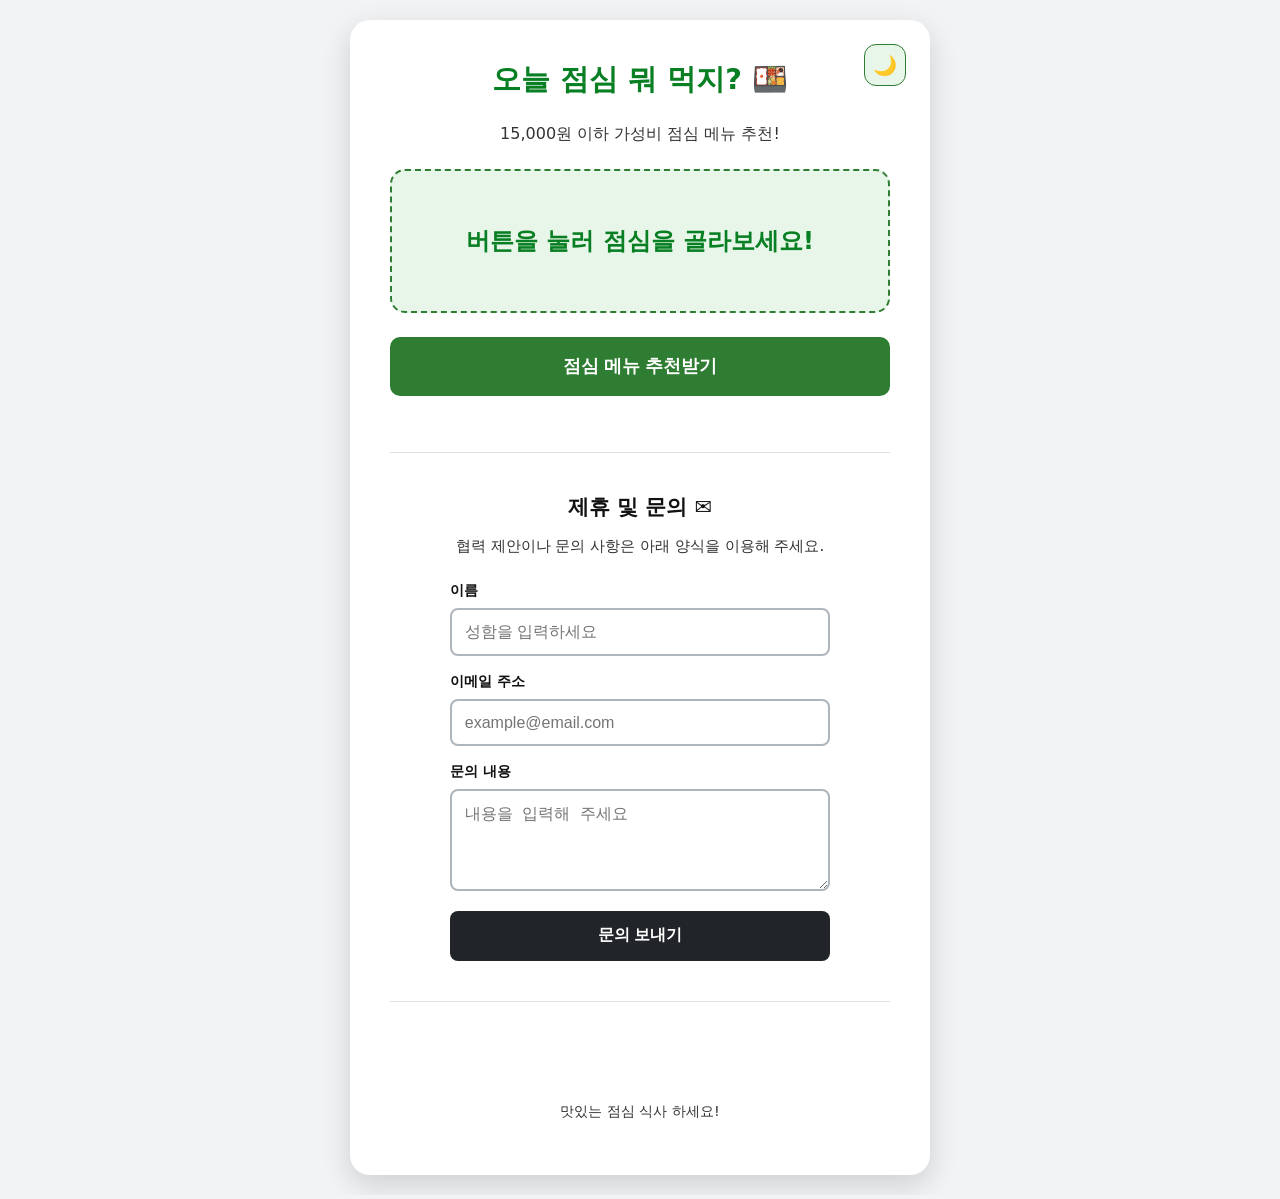
==== index.html @ 0efef8b7 "Fix: Reliable Disqus theme detection and cleanup trailing whitespace" ====
<!DOCTYPE html>
<html lang="ko">
<head>
  <meta charset="UTF-8">
  <meta name="viewport" content="width=device-width, initial-scale=1.0">
  <title>오늘 점심 뭐 먹지? | 가성비 점심 추천</title>
  <script>
    // 페이지가 로드되기 전에 테마를 즉시 적용 (FOUC 방지 및 Disqus 대비)
    const savedTheme = localStorage.getItem('theme') || 
                       (window.matchMedia('(prefers-color-scheme: dark)').matches ? 'dark' : 'light');
    document.documentElement.setAttribute('data-theme', savedTheme);
  </script>
  <link href="/style.css" rel="stylesheet">
</head>
<body>
  <div class="container">
    <div class="theme-toggle-wrapper">
      <button id="theme-toggle" type="button" aria-label="테마 변경">
        <span class="mode-icon">🌙</span>
      </button>
    </div>
    <section class="recommender-section">
      <header>
        <h1>오늘 점심 뭐 먹지? 🍱</h1>
        <p>15,000원 이하 가성비 점심 메뉴 추천!</p>
      </header>
      <main>
        <div id="result-container" class="result-box">
          <span id="menu-display">버튼을 눌러 점심을 골라보세요!</span>
        </div>
        <button id="recommend-btn" type="button" class="primary-btn">점심 메뉴 추천받기</button>
      </main>
    </section>

    <hr class="divider">

    <section class="contact-section">
      <h2>제휴 및 문의 ✉️</h2>
      <p>협력 제안이나 문의 사항은 아래 양식을 이용해 주세요.</p>
      <form action="https://formspree.io/f/xkoqrylg" method="POST" id="contact-form">
        <div class="form-group">
          <label for="name">이름</label>
          <input type="text" id="name" name="name" placeholder="성함을 입력하세요" required>
        </div>

        <div class="form-group">
          <label for="email">이메일 주소</label>
          <input type="email" id="email" name="_replyto" placeholder="example@email.com" required>
        </div>

        <div class="form-group">
          <label for="message">문의 내용</label>
          <textarea id="message" name="message" rows="4" placeholder="내용을 입력해 주세요" required></textarea>
        </div>

        <button type="submit" class="secondary-btn">문의 보내기</button>
      </form>
    </section>

    <hr class="divider">

    <section class="comment-section">
      <div id="disqus_thread"></div>
      <script>
          var disqus_config = function () {
            this.page.url = window.location.href;
            this.page.identifier = window.location.pathname;
          };
          (function() {
          var d = document, s = d.createElement('script');
          s.src = 'https://product-build-3.disqus.com/embed.js';
          s.setAttribute('data-timestamp', +new Date());
          (d.head || d.body).appendChild(s);
          })();
      </script>
    </section>

    <footer>
      <p>맛있는 점심 식사 하세요!</p>
    </footer>
  </div>
  <script defer src="/main.js"></script>
</body>
</html>
---- style.css ----
:root {
  /* Light Mode - 최고 대비 설정 */
  --bg-color: #f1f3f5;
  --container-bg: #ffffff;
  --text-main: #111111;      /* 완전한 검정에 가까운 색 */
  --text-muted: #333333;    /* 부연 설명도 명확하게 어두운 색 */
  --accent-color: #087f23;  /* 짙은 초록 */
  --accent-soft: #e8f5e9;
  --accent-border: #2e7d32;
  --divider-color: #dee2e6;
  --input-border: #adb5bd;
  --btn-secondary: #212529;
  --shadow: rgba(0, 0, 0, 0.15);
}

[data-theme="dark"] {
  /* Dark Mode - 최고 대비 설정 */
  --bg-color: #121212;      /* 더 깊은 배경색 */
  --container-bg: #1e1e1e;  /* 컨테이너 구분 명확화 */
  --text-main: #ffffff;      /* 완전한 하얀색 */
  --text-muted: #dddddd;    /* 부연 설명도 밝게 표시 */
  --accent-color: #81c784;  /* 밝은 연두색으로 다크모드 가시성 확보 */
  --accent-soft: #263238;
  --accent-border: #4caf50;
  --divider-color: #444444;
  --input-border: #666666;
  --btn-secondary: #e0e0e0;
  --shadow: rgba(0, 0, 0, 0.5);
}

body {
  font-family: 'Pretendard', -apple-system, BlinkMacSystemFont, system-ui, Roboto, 'Helvetica Neue', 'Segoe UI', 'Apple SD Gothic Neo', 'Noto Sans KR', 'Malgun Gothic', sans-serif;
  background-color: var(--bg-color);
  margin: 0;
  display: flex;
  justify-content: center;
  align-items: center;
  min-height: 100vh;
  padding: 20px;
  color: var(--text-main);
  transition: background-color 0.2s, color 0.2s;
}

.container {
  background: var(--container-bg);
  padding: 2.5rem;
  border-radius: 20px;
  box-shadow: 0 10px 30px var(--shadow);
  width: 100%;
  max-width: 500px;
  position: relative;
  transition: background-color 0.2s, box-shadow 0.2s;
}

/* 테마 토글 버튼 */
.theme-toggle-wrapper {
  position: absolute;
  top: 1.5rem;
  right: 1.5rem;
}

#theme-toggle {
  background: var(--accent-soft);
  border: 1px solid var(--accent-border);
  width: 42px;
  height: 42px;
  border-radius: 12px;
  cursor: pointer;
  display: flex;
  align-items: center;
  justify-content: center;
  font-size: 1.2rem;
  transition: all 0.2s ease;
}

#theme-toggle:hover {
  transform: scale(1.05);
}

/* 추천 섹션 */
header h1 {
  font-size: 1.8rem;
  color: var(--accent-color);
  margin-top: 0;
  text-align: center;
  font-weight: 800;
}

header p {
  color: var(--text-muted);
  text-align: center;
  margin-bottom: 1.5rem;
  font-weight: 500;
}

.result-box {
  background: var(--accent-soft);
  border: 2px dashed var(--accent-border);
  border-radius: 15px;
  padding: 2.5rem 1rem;
  margin-bottom: 1.5rem;
  text-align: center;
  min-height: 60px;
  display: flex;
  align-items: center;
  justify-content: center;
}

#menu-display {
  font-size: 1.5rem;
  font-weight: 800;
  color: var(--accent-color);
}

.primary-btn {
  width: 100%;
  padding: 1.1rem;
  background-color: var(--accent-border);
  color: #ffffff; /* 버튼 글씨는 항상 흰색 고정 (대비가 가장 좋음) */
  border: none;
  border-radius: 10px;
  font-size: 1.1rem;
  font-weight: 700;
  cursor: pointer;
  margin-bottom: 1rem;
  transition: background-color 0.2s;
}

.primary-btn:hover {
  filter: brightness(1.1);
}

/* 구분선 */
.divider {
  border: 0;
  height: 1px;
  background: var(--divider-color);
  margin: 2.5rem 0;
}

/* 문의 섹션 */
.contact-section {
  max-width: 380px;
  margin: 0 auto;
}

.contact-section h2 {
  font-size: 1.3rem;
  margin-bottom: 0.5rem;
  text-align: center;
  color: var(--text-main);
}

.contact-section p {
  font-size: 0.95rem;
  color: var(--text-muted);
  text-align: center;
  margin-bottom: 1.5rem;
}

.form-group {
  margin-bottom: 1rem;
}

label {
  display: block;
  font-size: 0.9rem;
  font-weight: 700;
  margin-bottom: 0.5rem;
  color: var(--text-main);
}

input, textarea {
  width: 100%;
  padding: 0.8rem;
  border: 2px solid var(--input-border);
  background-color: var(--container-bg);
  color: var(--text-main);
  border-radius: 8px;
  box-sizing: border-box;
  font-size: 1rem;
  transition: border-color 0.2s;
}

input:focus, textarea:focus {
  outline: none;
  border-color: var(--accent-color);
}

.secondary-btn {
  width: 100%;
  padding: 0.9rem;
  background-color: var(--btn-secondary);
  color: #ffffff;
  border: none;
  border-radius: 8px;
  cursor: pointer;
  font-size: 1rem;
  font-weight: 600;
}

.comment-section {
  margin-top: 1.5rem;
  background: var(--container-bg); /* 배경색 명시적 설정 */
  padding: 10px;
  border-radius: 12px;
}

#disqus_thread {
  background: var(--container-bg); /* Disqus가 감지할 수 있도록 한 번 더 명시 */
}

footer {
  margin-top: 2.5rem;
  text-align: center;
  font-size: 0.9rem;
  color: var(--text-muted);
  font-weight: 500;
}

/* 애니메이션 */
.pop {
  animation: pop 0.4s cubic-bezier(0.175, 0.885, 0.32, 1.275);
}

@keyframes pop {
  0% { transform: scale(0.8); opacity: 0; }
  100% { transform: scale(1); opacity: 1; }
}
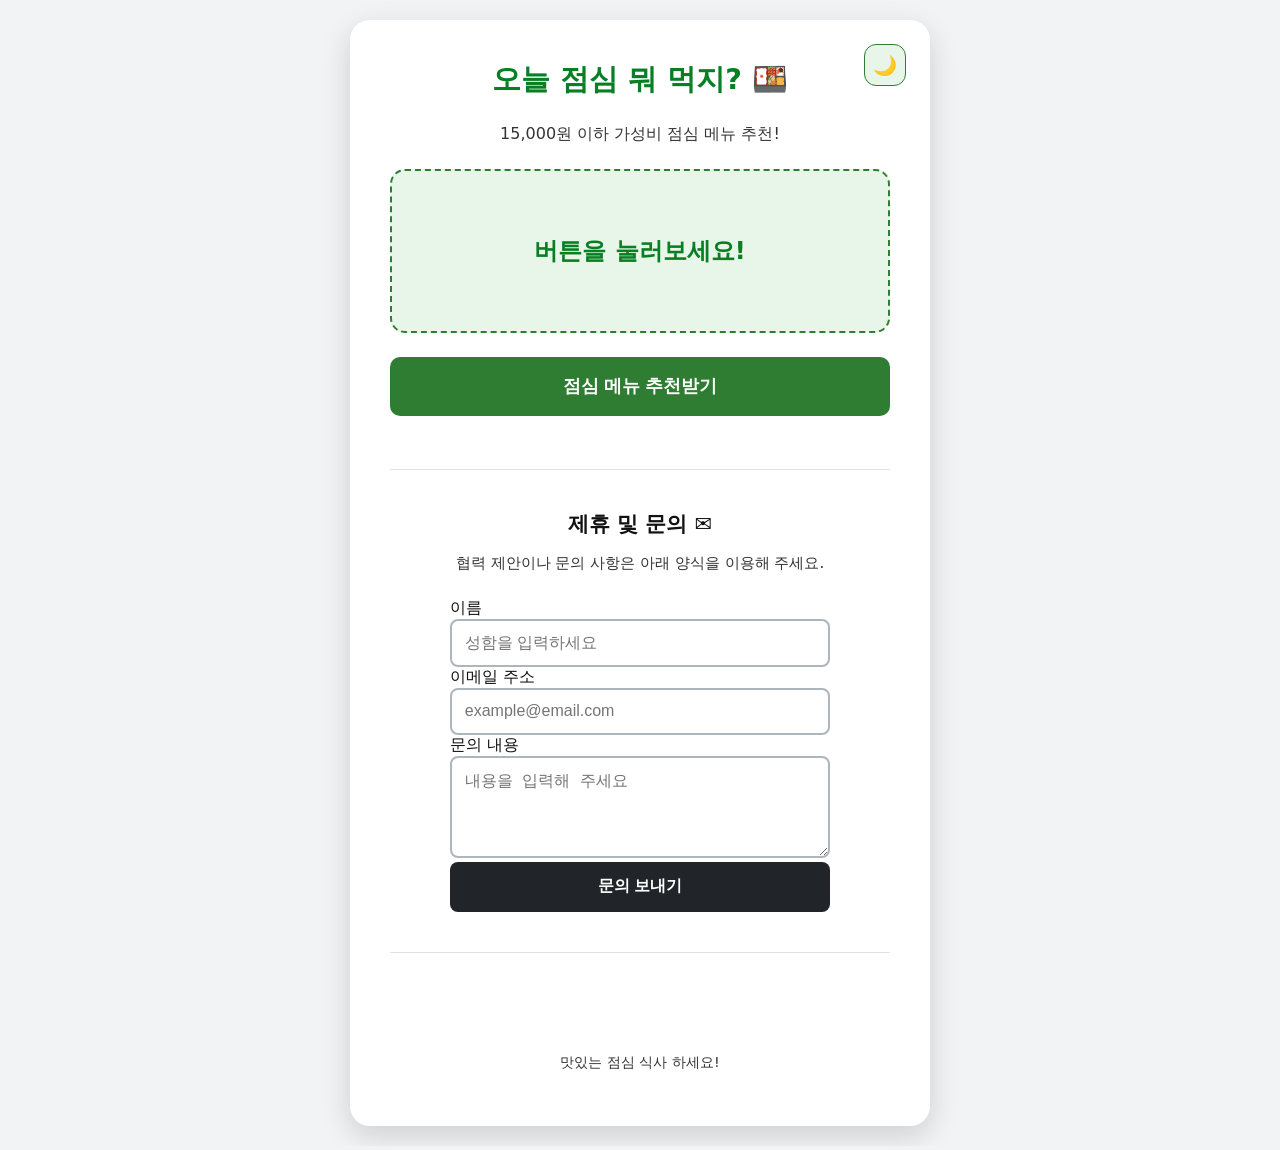
==== commit 23961d9c: "Feature: Slot machine, exclusion, maps, and history with cleanup" ====
--- a/index.html
+++ b/index.html
@@ -5,7 +5,6 @@
   <meta name="viewport" content="width=device-width, initial-scale=1.0">
   <title>오늘 점심 뭐 먹지? | 가성비 점심 추천</title>
   <script>
-    // 페이지가 로드되기 전에 테마를 즉시 적용 (FOUC 방지 및 Disqus 대비)
     const savedTheme = localStorage.getItem('theme') || 
                        (window.matchMedia('(prefers-color-scheme: dark)').matches ? 'dark' : 'light');
     document.documentElement.setAttribute('data-theme', savedTheme);
@@ -26,10 +25,28 @@
       </header>
       <main>
         <div id="result-container" class="result-box">
-          <span id="menu-display">버튼을 눌러 점심을 골라보세요!</span>
+          <div id="menu-wrapper">
+            <span id="menu-display">버튼을 눌러보세요!</span>
+          </div>
         </div>
-        <button id="recommend-btn" type="button" class="primary-btn">점심 메뉴 추천받기</button>
+
+        <div id="action-buttons" class="hidden">
+          <a id="map-link" href="#" target="_blank" class="link-btn">📍 주변 맛집 찾기</a>
+          <button id="share-btn" type="button" class="link-btn">🔗 결과 공유</button>
+        </div>
+
+        <div class="main-buttons">
+          <button id="recommend-btn" type="button" class="primary-btn">점심 메뉴 추천받기</button>
+          <button id="exclude-btn" type="button" class="text-btn hidden">이 메뉴는 제외하고 다시 뽑기 ❌</button>
+        </div>
       </main>
+
+      <!-- 최근 기록 섹션 -->
+      <div id="history-section" class="history-container hidden">
+        <h3>최근 추천 기록</h3>
+        <ul id="history-list"></ul>
+        <button id="clear-history" type="button">기록 삭제</button>
+      </div>
     </section>
 
     <hr class="divider">
--- a/style.css
+++ b/style.css
@@ -1,10 +1,9 @@
 :root {
-  /* Light Mode - 최고 대비 설정 */
   --bg-color: #f1f3f5;
   --container-bg: #ffffff;
-  --text-main: #111111;      /* 완전한 검정에 가까운 색 */
-  --text-muted: #333333;    /* 부연 설명도 명확하게 어두운 색 */
-  --accent-color: #087f23;  /* 짙은 초록 */
+  --text-main: #111111;
+  --text-muted: #333333;
+  --accent-color: #087f23;
   --accent-soft: #e8f5e9;
   --accent-border: #2e7d32;
   --divider-color: #dee2e6;
@@ -14,12 +13,11 @@
 }
 
 [data-theme="dark"] {
-  /* Dark Mode - 최고 대비 설정 */
-  --bg-color: #121212;      /* 더 깊은 배경색 */
-  --container-bg: #1e1e1e;  /* 컨테이너 구분 명확화 */
-  --text-main: #ffffff;      /* 완전한 하얀색 */
-  --text-muted: #dddddd;    /* 부연 설명도 밝게 표시 */
-  --accent-color: #81c784;  /* 밝은 연두색으로 다크모드 가시성 확보 */
+  --bg-color: #121212;
+  --container-bg: #1e1e1e;
+  --text-main: #ffffff;
+  --text-muted: #dddddd;
+  --accent-color: #81c784;
   --accent-soft: #263238;
   --accent-border: #4caf50;
   --divider-color: #444444;
@@ -52,7 +50,6 @@
   transition: background-color 0.2s, box-shadow 0.2s;
 }
 
-/* 테마 토글 버튼 */
 .theme-toggle-wrapper {
   position: absolute;
   top: 1.5rem;
@@ -73,11 +70,6 @@
   transition: all 0.2s ease;
 }
 
-#theme-toggle:hover {
-  transform: scale(1.05);
-}
-
-/* 추천 섹션 */
 header h1 {
   font-size: 1.8rem;
   color: var(--accent-color);
@@ -100,37 +92,105 @@
   padding: 2.5rem 1rem;
   margin-bottom: 1.5rem;
   text-align: center;
-  min-height: 60px;
+  min-height: 80px;
   display: flex;
   align-items: center;
   justify-content: center;
+  overflow: hidden;
 }
 
 #menu-display {
   font-size: 1.5rem;
   font-weight: 800;
   color: var(--accent-color);
+  display: inline-block;
+}
+
+/* 추가 버튼들 */
+#action-buttons {
+  display: flex;
+  gap: 10px;
+  margin-bottom: 1.5rem;
+  justify-content: center;
+}
+
+.link-btn {
+  padding: 0.6rem 1rem;
+  font-size: 0.85rem;
+  text-decoration: none;
+  background: var(--container-bg);
+  border: 1px solid var(--accent-border);
+  color: var(--accent-color);
+  border-radius: 20px;
+  font-weight: 600;
+  cursor: pointer;
+}
+
+.link-btn:hover {
+  background: var(--accent-soft);
 }
 
 .primary-btn {
   width: 100%;
   padding: 1.1rem;
   background-color: var(--accent-border);
-  color: #ffffff; /* 버튼 글씨는 항상 흰색 고정 (대비가 가장 좋음) */
+  color: #ffffff;
   border: none;
   border-radius: 10px;
   font-size: 1.1rem;
   font-weight: 700;
   cursor: pointer;
+  margin-bottom: 0.8rem;
+}
+
+.text-btn {
+  width: 100%;
+  background: none;
+  border: none;
+  color: var(--text-muted);
+  font-size: 0.85rem;
+  cursor: pointer;
+  text-decoration: underline;
   margin-bottom: 1rem;
-  transition: background-color 0.2s;
-}
-
-.primary-btn:hover {
-  filter: brightness(1.1);
-}
-
-/* 구분선 */
+}
+
+/* 히스토리 섹션 */
+.history-container {
+  margin-top: 2rem;
+  padding: 1.2rem;
+  background: var(--bg-color);
+  border-radius: 12px;
+}
+
+.history-container h3 {
+  font-size: 0.95rem;
+  margin-top: 0;
+  margin-bottom: 0.8rem;
+}
+
+#history-list {
+  list-style: none;
+  padding: 0;
+  margin-bottom: 0.8rem;
+  max-height: 120px;
+  overflow-y: auto;
+}
+
+#history-list li {
+  font-size: 0.85rem;
+  padding: 0.4rem 0;
+  border-bottom: 1px solid var(--divider-color);
+  color: var(--text-muted);
+}
+
+#clear-history {
+  background: none;
+  border: none;
+  color: #e74c3c;
+  font-size: 0.75rem;
+  cursor: pointer;
+}
+
 .divider {
   border: 0;
   height: 1px;
@@ -156,18 +216,6 @@
   color: var(--text-muted);
   text-align: center;
   margin-bottom: 1.5rem;
-}
-
-.form-group {
-  margin-bottom: 1rem;
-}
-
-label {
-  display: block;
-  font-size: 0.9rem;
-  font-weight: 700;
-  margin-bottom: 0.5rem;
-  color: var(--text-main);
 }
 
 input, textarea {
@@ -179,12 +227,6 @@
   border-radius: 8px;
   box-sizing: border-box;
   font-size: 1rem;
-  transition: border-color 0.2s;
-}
-
-input:focus, textarea:focus {
-  outline: none;
-  border-color: var(--accent-color);
 }
 
 .secondary-btn {
@@ -201,24 +243,30 @@
 
 .comment-section {
   margin-top: 1.5rem;
-  background: var(--container-bg); /* 배경색 명시적 설정 */
+  background: var(--container-bg);
   padding: 10px;
   border-radius: 12px;
 }
 
-#disqus_thread {
-  background: var(--container-bg); /* Disqus가 감지할 수 있도록 한 번 더 명시 */
-}
+#disqus_thread { background: var(--container-bg); }
 
 footer {
   margin-top: 2.5rem;
   text-align: center;
   font-size: 0.9rem;
   color: var(--text-muted);
-  font-weight: 500;
-}
-
-/* 애니메이션 */
+}
+
+/* 슬롯머신 애니메이션 효과 */
+.rolling {
+  animation: roll 0.1s infinite linear;
+}
+
+@keyframes roll {
+  0% { transform: translateY(10px); opacity: 0.3; }
+  100% { transform: translateY(-10px); opacity: 0.3; }
+}
+
 .pop {
   animation: pop 0.4s cubic-bezier(0.175, 0.885, 0.32, 1.275);
 }
@@ -227,3 +275,5 @@
   0% { transform: scale(0.8); opacity: 0; }
   100% { transform: scale(1); opacity: 1; }
 }
+
+.hidden { display: none !important; }
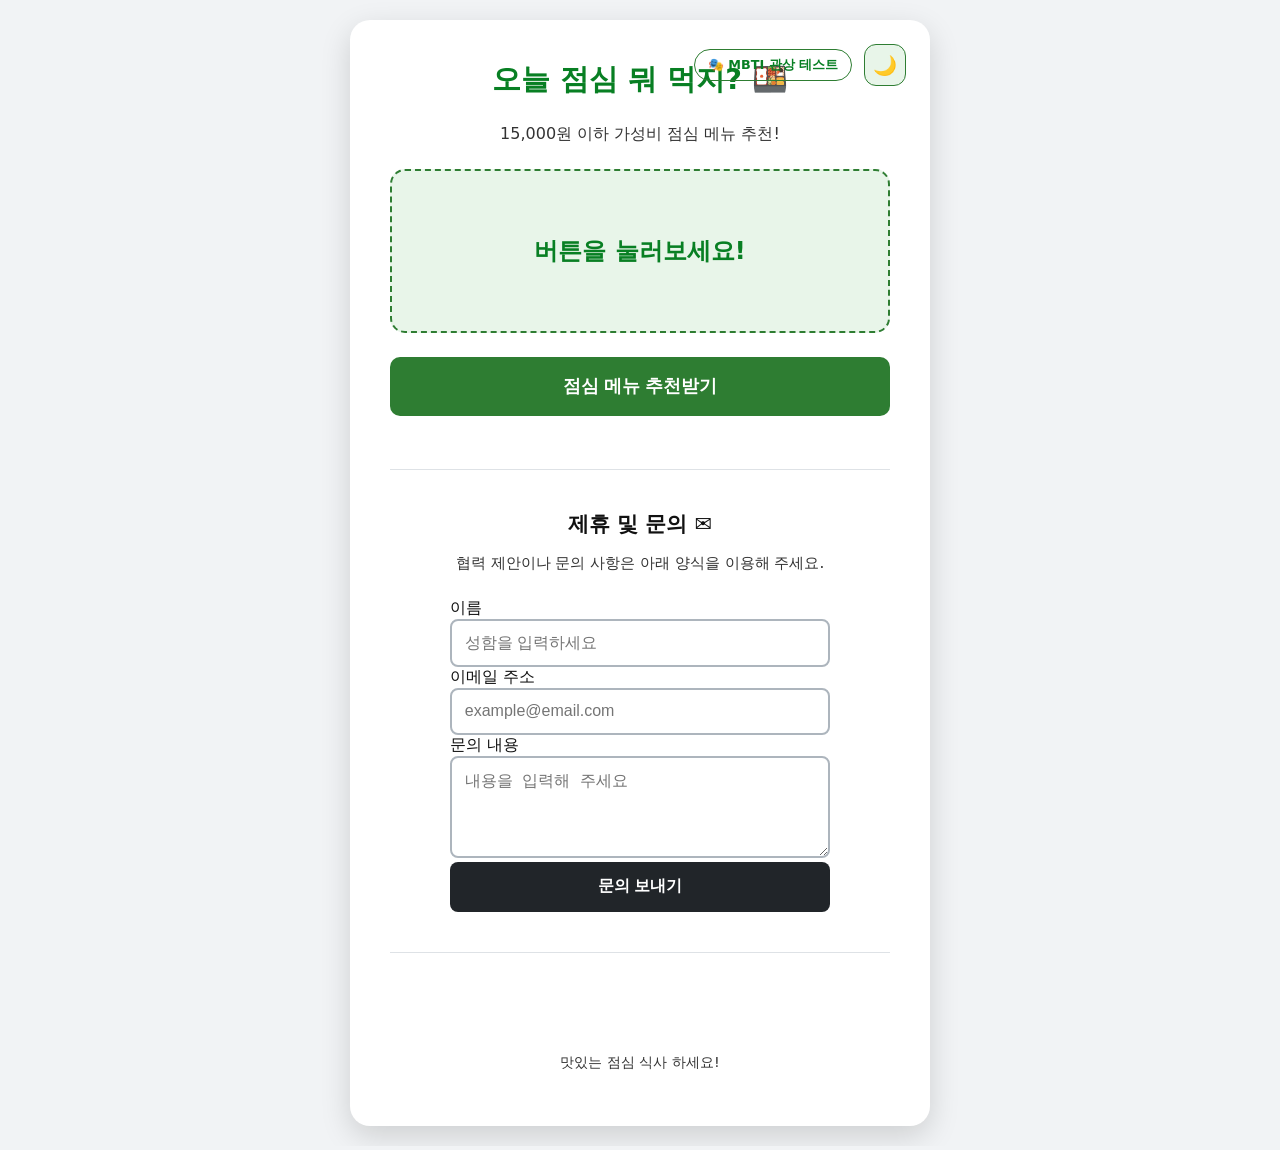
==== commit 00516502: "Feature: Add MBTI face test site and cross-link with lunch recommender (Fix HTML validation)" ====
--- a/index.html
+++ b/index.html
@@ -14,6 +14,7 @@
 <body>
   <div class="container">
     <div class="theme-toggle-wrapper">
+      <a href="/mbti.html" class="nav-btn">🎭 MBTI 관상 테스트</a>
       <button id="theme-toggle" type="button" aria-label="테마 변경">
         <span class="mode-icon">🌙</span>
       </button>
--- a/style.css
+++ b/style.css
@@ -49,11 +49,29 @@
   position: relative;
   transition: background-color 0.2s, box-shadow 0.2s;
 }
-
+/* 테마 토글 버튼 */
 .theme-toggle-wrapper {
   position: absolute;
   top: 1.5rem;
   right: 1.5rem;
+  display: flex;
+  align-items: center;
+  gap: 12px;
+}
+
+.nav-btn {
+  font-size: 0.8rem;
+  color: var(--accent-color);
+  text-decoration: none;
+  font-weight: 700;
+  padding: 0.4rem 0.8rem;
+  border: 1px solid var(--accent-border);
+  border-radius: 50px;
+  transition: all 0.2s;
+}
+
+.nav-btn:hover {
+  background: var(--accent-soft);
 }
 
 #theme-toggle {
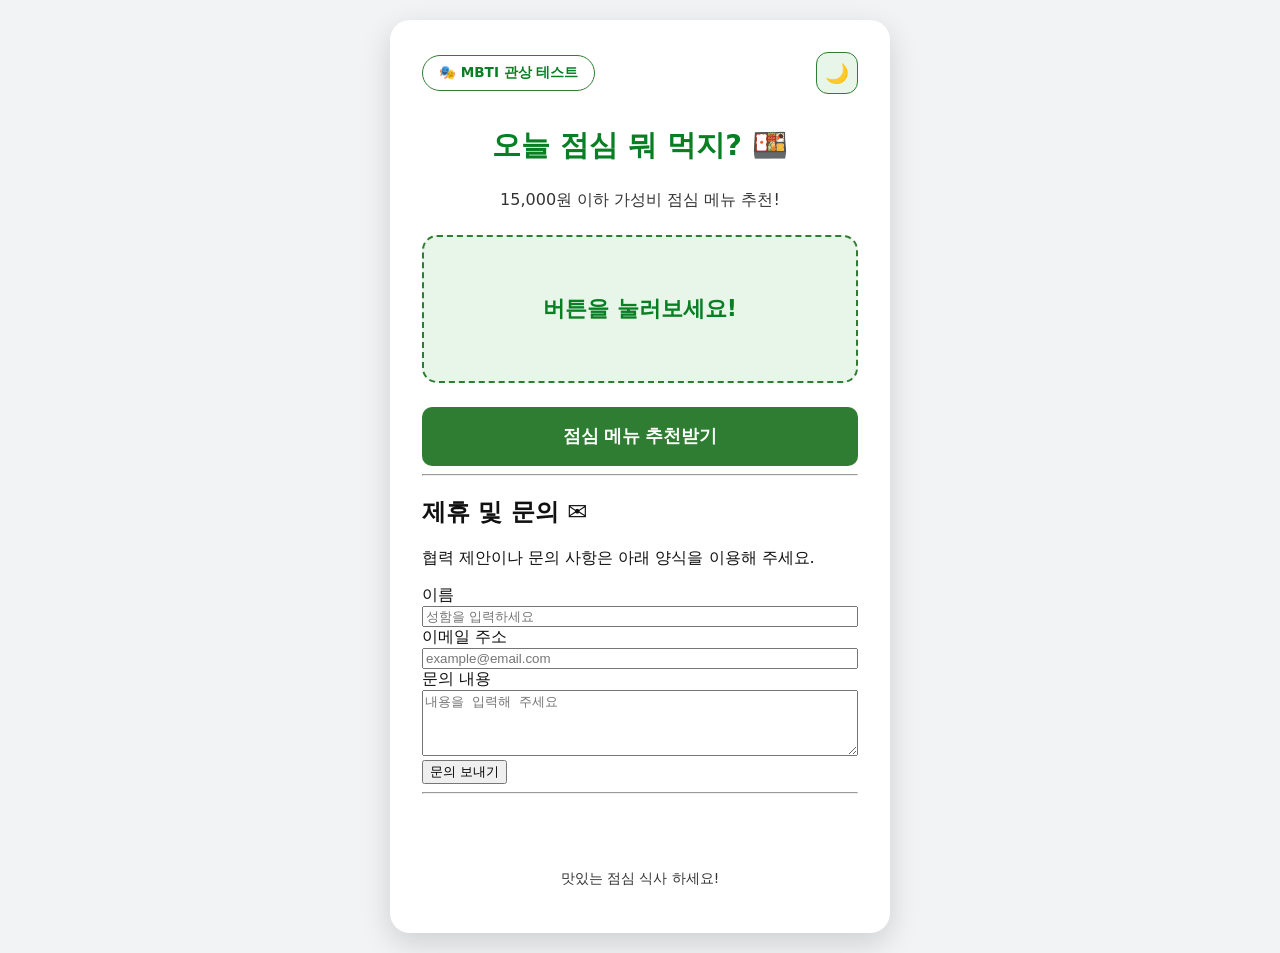
==== commit b7e71c46: "Fix: Resolve layout overlap and add theme toggle functionality to MBTI site" ====
--- a/index.html
+++ b/index.html
@@ -13,7 +13,7 @@
 </head>
 <body>
   <div class="container">
-    <div class="theme-toggle-wrapper">
+    <div class="header-nav">
       <a href="/mbti.html" class="nav-btn">🎭 MBTI 관상 테스트</a>
       <button id="theme-toggle" type="button" aria-label="테마 변경">
         <span class="mode-icon">🌙</span>
--- a/style.css
+++ b/style.css
@@ -41,37 +41,34 @@
 
 .container {
   background: var(--container-bg);
-  padding: 2.5rem;
+  padding: 2rem;
   border-radius: 20px;
   box-shadow: 0 10px 30px var(--shadow);
   width: 100%;
-  max-width: 500px;
-  position: relative;
-  transition: background-color 0.2s, box-shadow 0.2s;
+  max-width: 500px; /* 모바일 가독성 유지 */
+  box-sizing: border-box;
 }
-/* 테마 토글 버튼 */
-.theme-toggle-wrapper {
-  position: absolute;
-  top: 1.5rem;
-  right: 1.5rem;
+
+/* 상단 내비게이션 영역 개선 (겹침 방지) */
+.header-nav {
   display: flex;
+  justify-content: space-between;
   align-items: center;
-  gap: 12px;
+  margin-bottom: 2rem;
+  flex-wrap: wrap;
+  gap: 10px;
 }
 
 .nav-btn {
-  font-size: 0.8rem;
+  font-size: 0.85rem;
   color: var(--accent-color);
   text-decoration: none;
   font-weight: 700;
-  padding: 0.4rem 0.8rem;
+  padding: 0.5rem 1rem;
   border: 1px solid var(--accent-border);
   border-radius: 50px;
-  transition: all 0.2s;
-}
-
-.nav-btn:hover {
-  background: var(--accent-soft);
+  background: var(--container-bg);
+  white-space: nowrap;
 }
 
 #theme-toggle {
@@ -85,15 +82,16 @@
   align-items: center;
   justify-content: center;
   font-size: 1.2rem;
-  transition: all 0.2s ease;
 }
 
+/* 추천 섹션 */
 header h1 {
   font-size: 1.8rem;
   color: var(--accent-color);
   margin-top: 0;
   text-align: center;
   font-weight: 800;
+  word-break: keep-all;
 }
 
 header p {
@@ -107,45 +105,38 @@
   background: var(--accent-soft);
   border: 2px dashed var(--accent-border);
   border-radius: 15px;
-  padding: 2.5rem 1rem;
+  padding: 2rem 1rem;
   margin-bottom: 1.5rem;
   text-align: center;
   min-height: 80px;
   display: flex;
   align-items: center;
   justify-content: center;
-  overflow: hidden;
 }
 
 #menu-display {
-  font-size: 1.5rem;
+  font-size: 1.4rem;
   font-weight: 800;
   color: var(--accent-color);
-  display: inline-block;
 }
 
-/* 추가 버튼들 */
 #action-buttons {
   display: flex;
-  gap: 10px;
+  gap: 8px;
   margin-bottom: 1.5rem;
   justify-content: center;
+  flex-wrap: wrap;
 }
 
 .link-btn {
-  padding: 0.6rem 1rem;
-  font-size: 0.85rem;
+  padding: 0.6rem 0.8rem;
+  font-size: 0.8rem;
   text-decoration: none;
   background: var(--container-bg);
   border: 1px solid var(--accent-border);
   color: var(--accent-color);
   border-radius: 20px;
   font-weight: 600;
-  cursor: pointer;
-}
-
-.link-btn:hover {
-  background: var(--accent-soft);
 }
 
 .primary-btn {
@@ -158,105 +149,22 @@
   font-size: 1.1rem;
   font-weight: 700;
   cursor: pointer;
-  margin-bottom: 0.8rem;
 }
 
-.text-btn {
-  width: 100%;
-  background: none;
-  border: none;
-  color: var(--text-muted);
-  font-size: 0.85rem;
-  cursor: pointer;
-  text-decoration: underline;
-  margin-bottom: 1rem;
-}
-
-/* 히스토리 섹션 */
 .history-container {
-  margin-top: 2rem;
-  padding: 1.2rem;
+  margin-top: 1.5rem;
+  padding: 1rem;
   background: var(--bg-color);
   border-radius: 12px;
 }
 
-.history-container h3 {
-  font-size: 0.95rem;
-  margin-top: 0;
-  margin-bottom: 0.8rem;
+.contact-section {
+  max-width: 100%;
 }
 
-#history-list {
-  list-style: none;
-  padding: 0;
-  margin-bottom: 0.8rem;
-  max-height: 120px;
-  overflow-y: auto;
-}
-
-#history-list li {
-  font-size: 0.85rem;
-  padding: 0.4rem 0;
-  border-bottom: 1px solid var(--divider-color);
-  color: var(--text-muted);
-}
-
-#clear-history {
-  background: none;
-  border: none;
-  color: #e74c3c;
-  font-size: 0.75rem;
-  cursor: pointer;
-}
-
-.divider {
-  border: 0;
-  height: 1px;
-  background: var(--divider-color);
-  margin: 2.5rem 0;
-}
-
-/* 문의 섹션 */
-.contact-section {
-  max-width: 380px;
-  margin: 0 auto;
-}
-
-.contact-section h2 {
-  font-size: 1.3rem;
-  margin-bottom: 0.5rem;
-  text-align: center;
-  color: var(--text-main);
-}
-
-.contact-section p {
-  font-size: 0.95rem;
-  color: var(--text-muted);
-  text-align: center;
-  margin-bottom: 1.5rem;
-}
-
-input, textarea {
+.form-group input, .form-group textarea {
   width: 100%;
-  padding: 0.8rem;
-  border: 2px solid var(--input-border);
-  background-color: var(--container-bg);
-  color: var(--text-main);
-  border-radius: 8px;
   box-sizing: border-box;
-  font-size: 1rem;
-}
-
-.secondary-btn {
-  width: 100%;
-  padding: 0.9rem;
-  background-color: var(--btn-secondary);
-  color: #ffffff;
-  border: none;
-  border-radius: 8px;
-  cursor: pointer;
-  font-size: 1rem;
-  font-weight: 600;
 }
 
 .comment-section {
@@ -269,29 +177,21 @@
 #disqus_thread { background: var(--container-bg); }
 
 footer {
-  margin-top: 2.5rem;
+  margin-top: 2rem;
   text-align: center;
-  font-size: 0.9rem;
+  font-size: 0.85rem;
   color: var(--text-muted);
 }
 
-/* 슬롯머신 애니메이션 효과 */
-.rolling {
-  animation: roll 0.1s infinite linear;
+.pop { animation: pop 0.4s cubic-bezier(0.175, 0.885, 0.32, 1.275); }
+@keyframes pop { 0% { transform: scale(0.8); opacity: 0; } 100% { transform: scale(1); opacity: 1; } }
+.rolling { animation: roll 0.1s infinite linear; }
+@keyframes roll { 0% { transform: translateY(5px); opacity: 0.5; } 100% { transform: translateY(-5px); opacity: 0.5; } }
+.hidden { display: none !important; }
+
+/* 모바일 화면 대응 */
+@media (max-width: 400px) {
+  .header-nav { justify-content: center; }
+  header h1 { font-size: 1.5rem; }
+  .container { padding: 1.5rem; }
 }
-
-@keyframes roll {
-  0% { transform: translateY(10px); opacity: 0.3; }
-  100% { transform: translateY(-10px); opacity: 0.3; }
-}
-
-.pop {
-  animation: pop 0.4s cubic-bezier(0.175, 0.885, 0.32, 1.275);
-}
-
-@keyframes pop {
-  0% { transform: scale(0.8); opacity: 0; }
-  100% { transform: scale(1); opacity: 1; }
-}
-
-.hidden { display: none !important; }
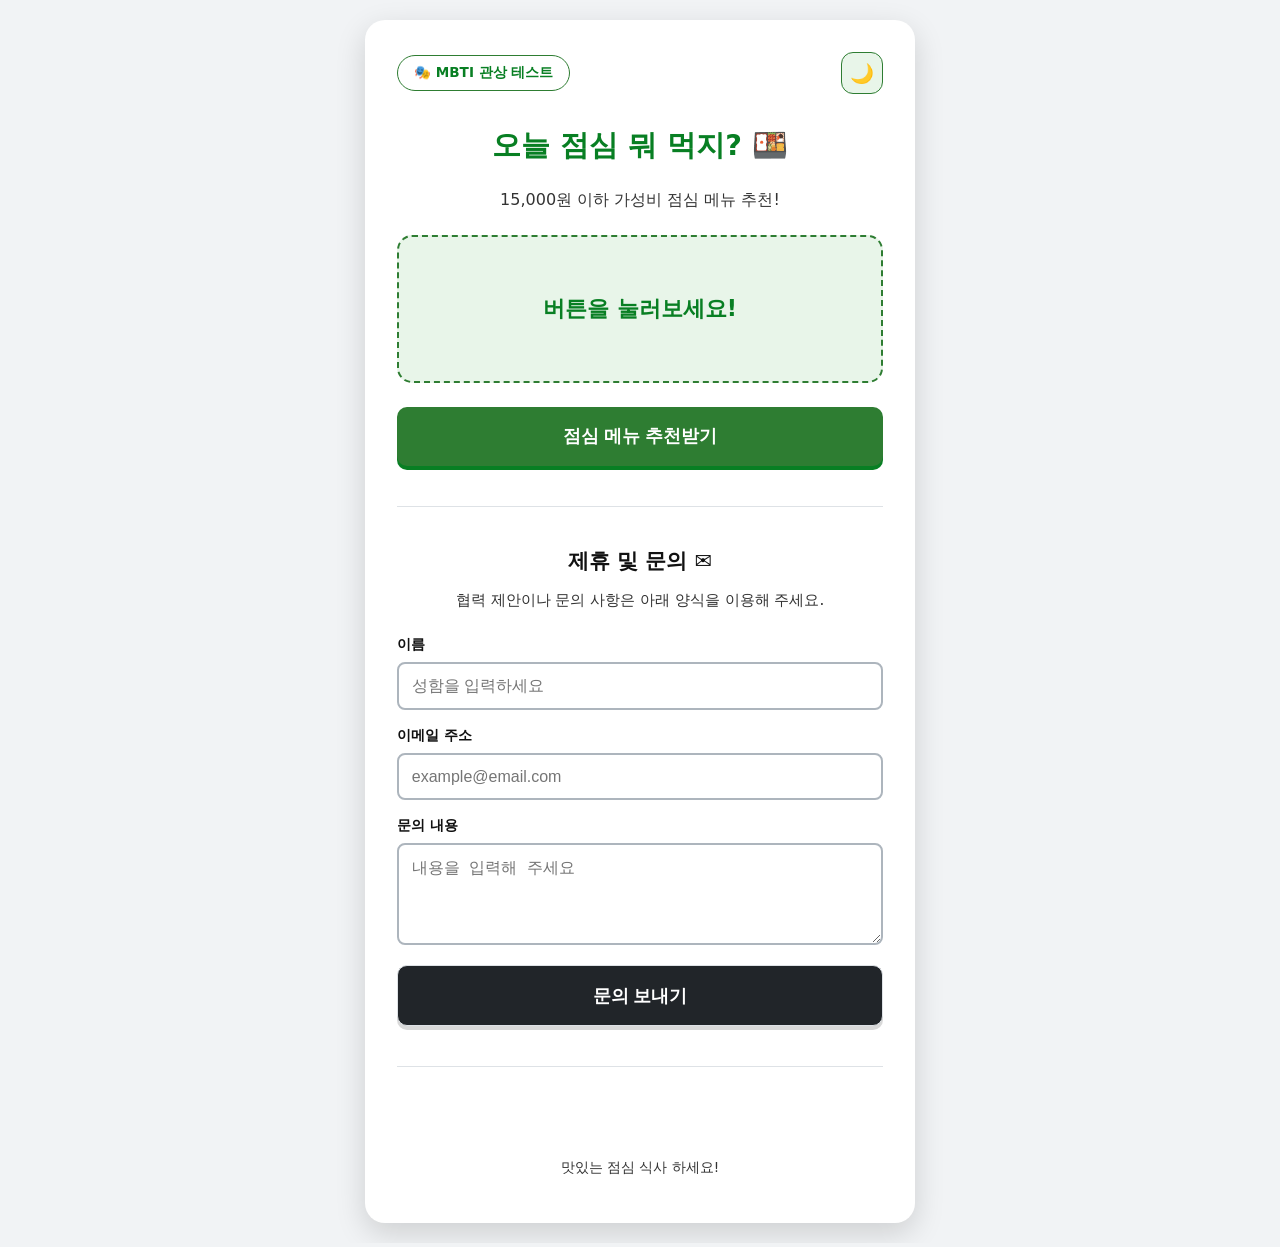
==== commit 4725ece1: "Config: Add Google AdSense script, meta tag, and ads.txt" ====
--- a/index.html
+++ b/index.html
@@ -3,7 +3,10 @@
 <head>
   <meta charset="UTF-8">
   <meta name="viewport" content="width=device-width, initial-scale=1.0">
+  <meta name="google-adsense-account" content="ca-pub-4768436826776624">
   <title>오늘 점심 뭐 먹지? | 가성비 점심 추천</title>
+  <script async src="https://pagead2.googlesyndication.com/pagead/js/adsbygoogle.js?client=ca-pub-4768436826776624"
+     crossorigin="anonymous"></script>
   <script>
     const savedTheme = localStorage.getItem('theme') || 
                        (window.matchMedia('(prefers-color-scheme: dark)').matches ? 'dark' : 'light');
--- a/style.css
+++ b/style.css
@@ -10,6 +10,9 @@
   --input-border: #adb5bd;
   --btn-secondary: #212529;
   --shadow: rgba(0, 0, 0, 0.15);
+  --danger-color: #e74c3c;
+  --danger-soft: #fff5f5;
+  --danger-border: #ffc9c9;
 }
 
 [data-theme="dark"] {
@@ -22,8 +25,11 @@
   --accent-border: #4caf50;
   --divider-color: #444444;
   --input-border: #666666;
-  --btn-secondary: #e0e0e0;
+  --btn-secondary: #3e4042; /* 너무 밝은 회색에서 적절한 다크 그레이로 변경 */
   --shadow: rgba(0, 0, 0, 0.5);
+  --danger-color: #ff6b6b;
+  --danger-soft: #3b2020;
+  --danger-border: #632a2a;
 }
 
 body {
@@ -45,11 +51,10 @@
   border-radius: 20px;
   box-shadow: 0 10px 30px var(--shadow);
   width: 100%;
-  max-width: 500px; /* 모바일 가독성 유지 */
+  max-width: 550px;
   box-sizing: border-box;
 }
 
-/* 상단 내비게이션 영역 개선 (겹침 방지) */
 .header-nav {
   display: flex;
   justify-content: space-between;
@@ -69,6 +74,11 @@
   border-radius: 50px;
   background: var(--container-bg);
   white-space: nowrap;
+  transition: all 0.2s ease;
+}
+
+.nav-btn:hover {
+  background: var(--accent-soft);
 }
 
 #theme-toggle {
@@ -84,7 +94,6 @@
   font-size: 1.2rem;
 }
 
-/* 추천 섹션 */
 header h1 {
   font-size: 1.8rem;
   color: var(--accent-color);
@@ -137,6 +146,12 @@
   color: var(--accent-color);
   border-radius: 20px;
   font-weight: 600;
+  transition: all 0.2s ease;
+}
+
+.link-btn:hover {
+  background: var(--accent-soft);
+  transform: translateY(-1px);
 }
 
 .primary-btn {
@@ -149,22 +164,170 @@
   font-size: 1.1rem;
   font-weight: 700;
   cursor: pointer;
+  transition: all 0.2s ease;
+  box-shadow: 0 4px 0 var(--accent-color);
+}
+
+.primary-btn:hover {
+  filter: brightness(1.1);
+  transform: translateY(-2px);
+  box-shadow: 0 6px 0 var(--accent-color);
+}
+
+.primary-btn:active {
+  transform: translateY(2px);
+  box-shadow: 0 0 0 var(--accent-color);
+}
+
+.text-btn {
+  width: 100%;
+  background: var(--bg-color);
+  border: 1px solid var(--divider-color);
+  color: var(--text-muted);
+  font-size: 0.85rem;
+  padding: 0.7rem;
+  border-radius: 8px;
+  cursor: pointer;
+  margin-top: 0.5rem;
+  transition: all 0.2s ease;
+  font-weight: 600;
+}
+
+.text-btn:hover {
+  background: var(--danger-soft);
+  color: var(--danger-color);
+  border-color: var(--danger-border);
 }
 
 .history-container {
   margin-top: 1.5rem;
-  padding: 1rem;
+  padding: 1.2rem;
   background: var(--bg-color);
   border-radius: 12px;
+  border: 1px solid var(--divider-color);
+}
+
+.history-container h3 {
+  font-size: 0.95rem;
+  margin-top: 0;
+  margin-bottom: 1rem;
+  color: var(--text-main);
+  text-align: left;
+}
+
+#history-list {
+  list-style: none;
+  padding: 0;
+  margin-bottom: 1rem;
+  max-height: 150px;
+  overflow-y: auto;
+}
+
+#history-list li {
+  font-size: 0.85rem;
+  padding: 0.6rem 0;
+  border-bottom: 1px solid var(--divider-color);
+  color: var(--text-muted);
+  text-align: left;
+}
+
+#clear-history {
+  width: 100%;
+  background: var(--container-bg);
+  border: 1px solid var(--danger-border);
+  color: var(--danger-color);
+  font-size: 0.8rem;
+  padding: 0.6rem;
+  border-radius: 6px;
+  cursor: pointer;
+  font-weight: 700;
+  transition: all 0.2s;
+}
+
+#clear-history:hover {
+  background: var(--danger-color);
+  color: white;
+  border-color: var(--danger-color);
+}
+
+.divider {
+  border: 0;
+  height: 1px;
+  background: var(--divider-color);
+  margin: 2.5rem 0;
 }
 
 .contact-section {
   max-width: 100%;
 }
 
-.form-group input, .form-group textarea {
-  width: 100%;
+.contact-section h2 {
+  font-size: 1.3rem;
+  margin-bottom: 0.5rem;
+  text-align: center;
+  color: var(--text-main);
+}
+
+.contact-section p {
+  font-size: 0.95rem;
+  color: var(--text-muted);
+  text-align: center;
+  margin-bottom: 1.5rem;
+}
+
+.form-group {
+  margin-bottom: 1rem;
+}
+
+label {
+  display: block;
+  font-size: 0.9rem;
+  font-weight: 700;
+  margin-bottom: 0.5rem;
+  color: var(--text-main);
+  text-align: left;
+}
+
+input, textarea {
+  width: 100%;
+  padding: 0.8rem;
+  border: 2px solid var(--input-border);
+  background-color: var(--container-bg);
+  color: var(--text-main);
+  border-radius: 8px;
   box-sizing: border-box;
+  font-size: 1rem;
+  transition: border-color 0.2s;
+}
+
+input:focus, textarea:focus {
+  outline: none;
+  border-color: var(--accent-color);
+}
+
+.secondary-btn {
+  width: 100%;
+  padding: 1.1rem;
+  background-color: var(--btn-secondary);
+  color: #ffffff !important;
+  border: 1px solid var(--divider-color); /* 테두리 추가로 경계 명확화 */
+  border-radius: 10px;
+  cursor: pointer;
+  font-size: 1.1rem;
+  font-weight: 700;
+  transition: all 0.2s ease;
+  box-shadow: 0 4px 0 var(--shadow);
+}
+
+.secondary-btn:hover {
+  filter: brightness(1.2);
+  transform: translateY(-2px);
+  box-shadow: 0 6px 0 #000000;
+}
+
+.secondary-btn:active {
+  transform: translateY(2px);
+  box-shadow: 0 0 0 #000000;
 }
 
 .comment-section {
@@ -189,7 +352,6 @@
 @keyframes roll { 0% { transform: translateY(5px); opacity: 0.5; } 100% { transform: translateY(-5px); opacity: 0.5; } }
 .hidden { display: none !important; }
 
-/* 모바일 화면 대응 */
 @media (max-width: 400px) {
   .header-nav { justify-content: center; }
   header h1 { font-size: 1.5rem; }
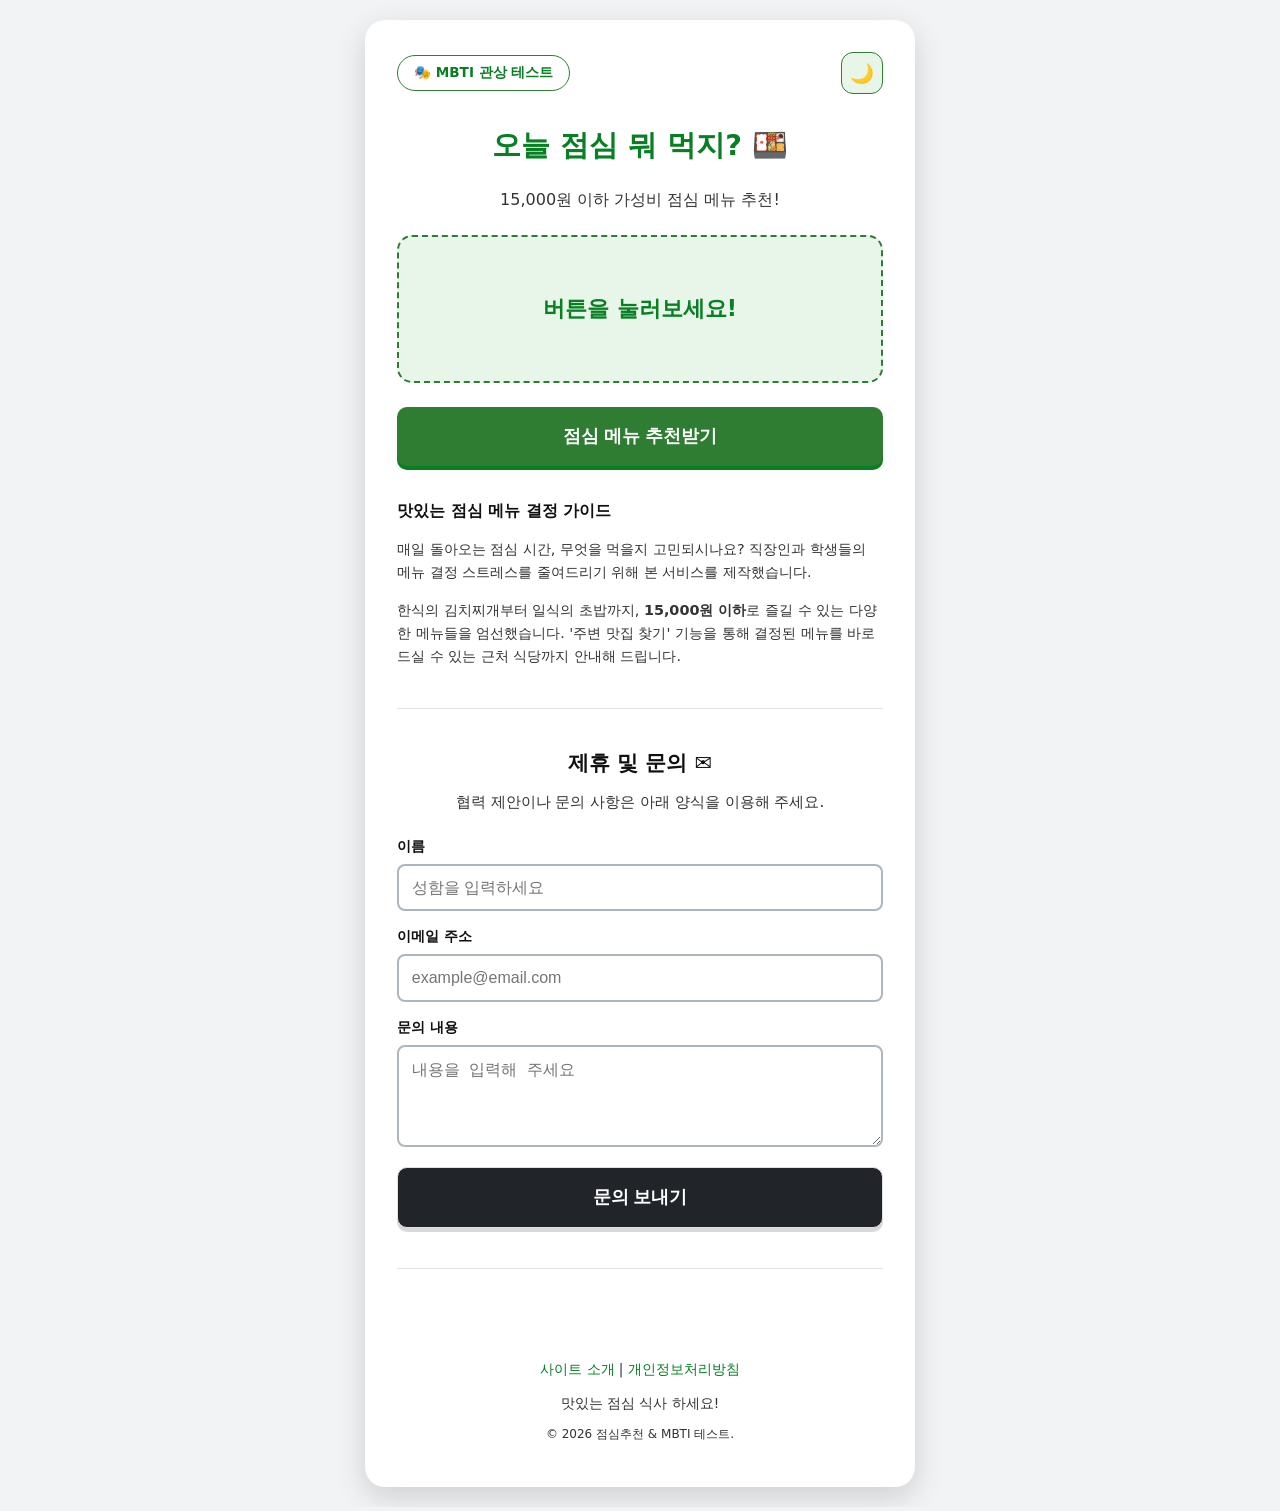
==== commit 93dab68f: "Fix: Remove trailing whitespace and finalize HTML validation" ====
--- a/index.html
+++ b/index.html
@@ -4,11 +4,11 @@
   <meta charset="UTF-8">
   <meta name="viewport" content="width=device-width, initial-scale=1.0">
   <meta name="google-adsense-account" content="ca-pub-4768436826776624">
-  <title>오늘 점심 뭐 먹지? | 가성비 점심 추천</title>
+  <title>오늘 점심 뭐 먹지? | 가성비 점심 추천 도구</title>
   <script async src="https://pagead2.googlesyndication.com/pagead/js/adsbygoogle.js?client=ca-pub-4768436826776624"
      crossorigin="anonymous"></script>
   <script>
-    const savedTheme = localStorage.getItem('theme') || 
+    const savedTheme = localStorage.getItem('theme') ||
                        (window.matchMedia('(prefers-color-scheme: dark)').matches ? 'dark' : 'light');
     document.documentElement.setAttribute('data-theme', savedTheme);
   </script>
@@ -33,28 +33,27 @@
             <span id="menu-display">버튼을 눌러보세요!</span>
           </div>
         </div>
-
         <div id="action-buttons" class="hidden">
           <a id="map-link" href="#" target="_blank" class="link-btn">📍 주변 맛집 찾기</a>
           <button id="share-btn" type="button" class="link-btn">🔗 결과 공유</button>
         </div>
-
         <div class="main-buttons">
           <button id="recommend-btn" type="button" class="primary-btn">점심 메뉴 추천받기</button>
           <button id="exclude-btn" type="button" class="text-btn hidden">이 메뉴는 제외하고 다시 뽑기 ❌</button>
         </div>
+        <article class="seo-text">
+          <h3>맛있는 점심 메뉴 결정 가이드</h3>
+          <p>매일 돌아오는 점심 시간, 무엇을 먹을지 고민되시나요? 직장인과 학생들의 메뉴 결정 스트레스를 줄여드리기 위해 본 서비스를 제작했습니다.</p>
+          <p>한식의 김치찌개부터 일식의 초밥까지, <strong>15,000원 이하</strong>로 즐길 수 있는 다양한 메뉴들을 엄선했습니다. '주변 맛집 찾기' 기능을 통해 결정된 메뉴를 바로 드실 수 있는 근처 식당까지 안내해 드립니다.</p>
+        </article>
       </main>
-
-      <!-- 최근 기록 섹션 -->
       <div id="history-section" class="history-container hidden">
         <h3>최근 추천 기록</h3>
         <ul id="history-list"></ul>
         <button id="clear-history" type="button">기록 삭제</button>
       </div>
     </section>
-
     <hr class="divider">
-
     <section class="contact-section">
       <h2>제휴 및 문의 ✉️</h2>
       <p>협력 제안이나 문의 사항은 아래 양식을 이용해 주세요.</p>
@@ -63,23 +62,18 @@
           <label for="name">이름</label>
           <input type="text" id="name" name="name" placeholder="성함을 입력하세요" required>
         </div>
-
         <div class="form-group">
           <label for="email">이메일 주소</label>
           <input type="email" id="email" name="_replyto" placeholder="example@email.com" required>
         </div>
-
         <div class="form-group">
           <label for="message">문의 내용</label>
           <textarea id="message" name="message" rows="4" placeholder="내용을 입력해 주세요" required></textarea>
         </div>
-
         <button type="submit" class="secondary-btn">문의 보내기</button>
       </form>
     </section>
-
     <hr class="divider">
-
     <section class="comment-section">
       <div id="disqus_thread"></div>
       <script>
@@ -95,9 +89,13 @@
           })();
       </script>
     </section>
-
     <footer>
+      <div class="footer-nav">
+        <a href="/about.html">사이트 소개</a> |
+        <a href="/privacy.html">개인정보처리방침</a>
+      </div>
       <p>맛있는 점심 식사 하세요!</p>
+      <p class="copyright">&copy; 2026 점심추천 &amp; MBTI 테스트.</p>
     </footer>
   </div>
   <script defer src="/main.js"></script>
--- a/style.css
+++ b/style.css
@@ -346,6 +346,41 @@
   color: var(--text-muted);
 }
 
+.seo-text {
+  text-align: left;
+  margin-top: 2rem;
+  font-size: 0.9rem;
+  line-height: 1.6;
+  color: var(--text-muted);
+}
+
+.seo-text h3 {
+  color: var(--text-main);
+  font-size: 1rem;
+  margin-bottom: 0.5rem;
+}
+
+.footer-nav {
+  margin-bottom: 1rem;
+  font-size: 0.85rem;
+}
+
+.footer-nav a {
+  color: var(--accent-color);
+  text-decoration: none;
+}
+
+.copyright {
+  font-size: 0.75rem;
+  color: var(--text-muted);
+}
+
+.policy-content { text-align: left; line-height: 1.8; }
+.policy-content h2 { margin-top: 2rem; font-size: 1.2rem; color: var(--accent-color); }
+
+.about-content { text-align: left; line-height: 1.8; }
+.about-content h2 { margin-top: 2rem; font-size: 1.2rem; color: var(--accent-color); }
+
 .pop { animation: pop 0.4s cubic-bezier(0.175, 0.885, 0.32, 1.275); }
 @keyframes pop { 0% { transform: scale(0.8); opacity: 0; } 100% { transform: scale(1); opacity: 1; } }
 .rolling { animation: roll 0.1s infinite linear; }
